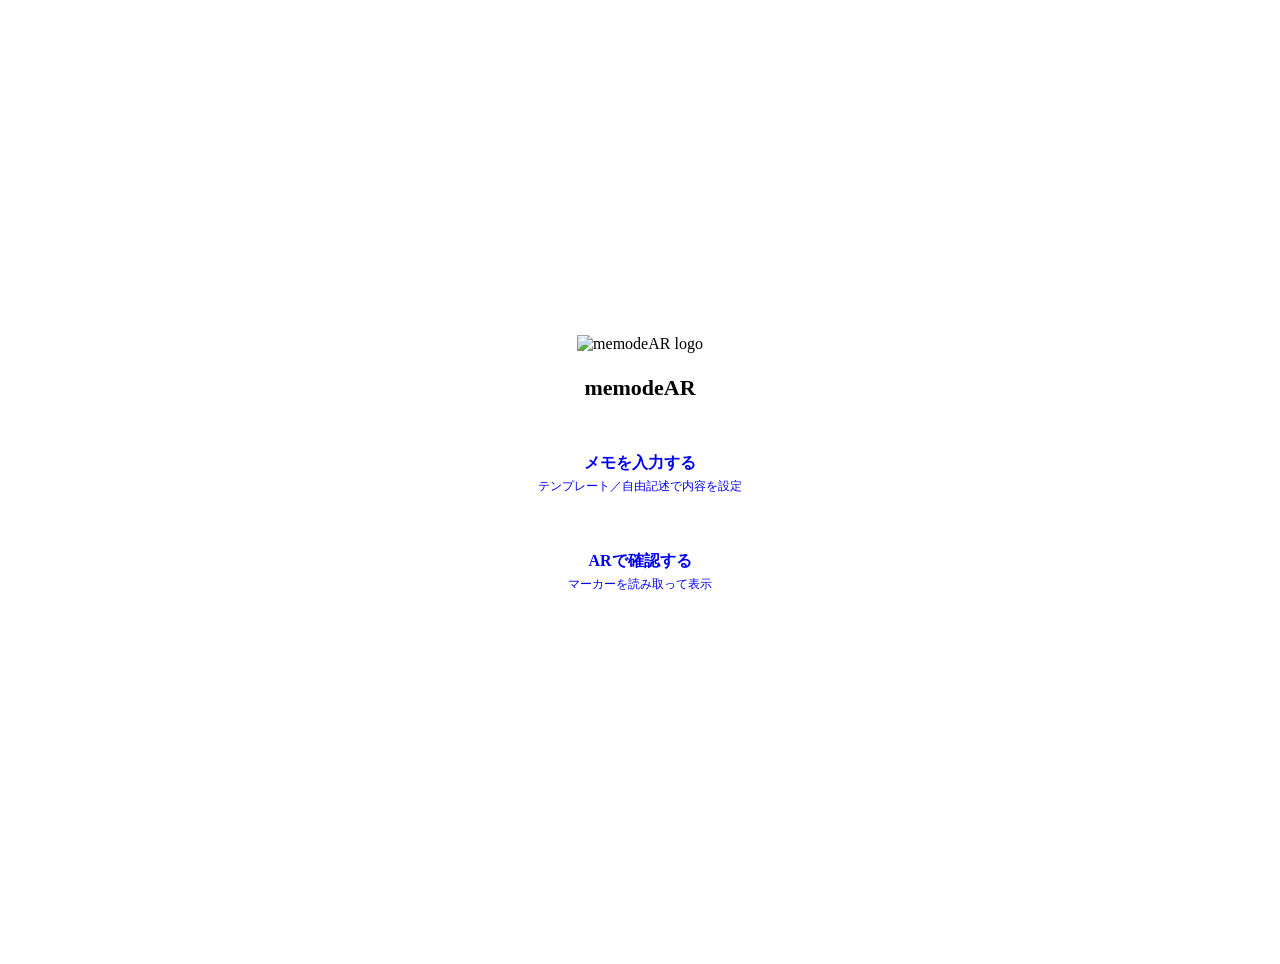
==== index.html @ bf6bad1e "Add files via upload" ====
<!DOCTYPE html>
<html lang="ja">
<head>
<meta charset="UTF-8">
<meta name="viewport" content="width=device-width, initial-scale=1.0">
<title>memodeAR</title>
<link rel="stylesheet" href="./assets/style.css">
<link rel="manifest" href="./manifest.json">
<link rel="apple-touch-icon" href="./assets/icons/memodeAR_aicon.png">
<meta name="apple-mobile-web-app-capable" content="yes">
<meta name="apple-mobile-web-app-title" content="memodeAR">
<style>
  body { display: flex; align-items: center; justify-content: center; min-height: 100vh; padding: 24px; }
  .wrap { width: 100%; max-width: 360px; text-align: center; }
  .logo { width: 96px; height: 96px; margin-bottom: 8px; }
  h1 { font-size: 22px; margin-bottom: 32px; }
  .frame-box { padding: 20px; margin-bottom: 16px; display: block; text-decoration: none; }
  .frame-box .label { font-size: 16px; font-weight: 600; color: var(--text); }
  .frame-box .desc { font-size: 12px; color: var(--text-sub); margin-top: 4px; }
</style>
</head>
<body>
<div class="wrap">
  <img class="logo" src="./assets/img/%E3%83%A1%E3%83%A2%20de%20AR%20_%20logo.png" alt="memodeAR logo">
  <h1>memodeAR</h1>
  <a class="frame-box" href="./input.html">
    <div class="label">メモを入力する</div>
    <div class="desc">テンプレート／自由記述で内容を設定</div>
  </a>
  <a class="frame-box" href="./display.html">
    <div class="label">ARで確認する</div>
    <div class="desc">マーカーを読み取って表示</div>
  </a>
</div>
</body>
</html>
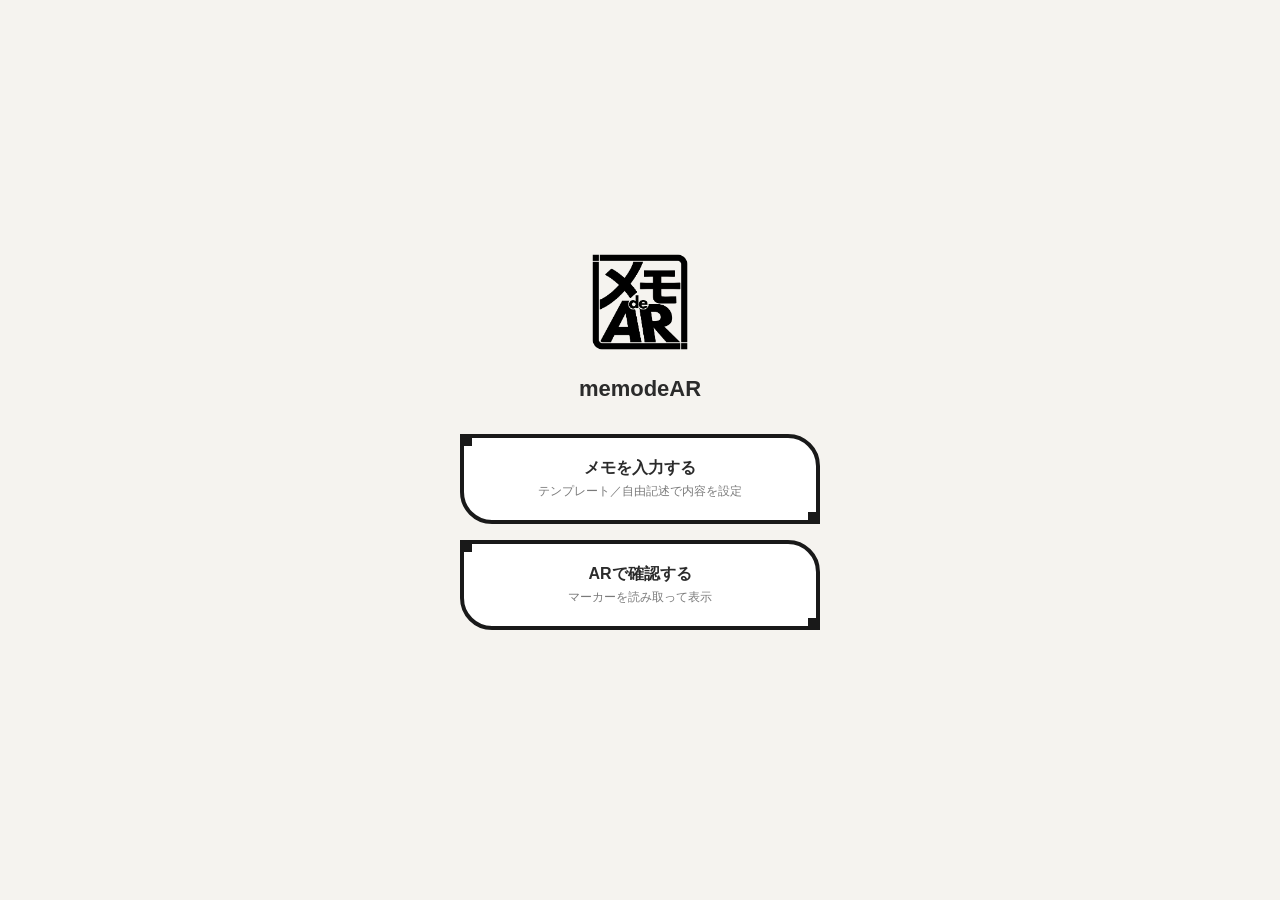
==== commit d6779b0c: "Add files via upload" ====
--- a/index.html
+++ b/index.html
@@ -21,7 +21,7 @@
 </head>
 <body>
 <div class="wrap">
-  <img class="logo" src="./assets/img/%E3%83%A1%E3%83%A2%20de%20AR%20_%20logo.png" alt="memodeAR logo">
+  <img class="logo" src="./assets/img/memodeAR_logo.png" alt="memodeAR logo">
   <h1>memodeAR</h1>
   <a class="frame-box" href="./input.html">
     <div class="label">メモを入力する</div>
--- a/assets/style.css
+++ b/assets/style.css
@@ -0,0 +1,66 @@
+/* ==========================================================
+   memodeAR 共通スタイル
+   ロゴと同じ「角丸正方形＋左上/右下の四角アクセント」フレーム
+   ========================================================== */
+
+:root {
+  --bg: #f5f3ef;
+  --panel-bg: #ffffff;
+  --text: #2b2b2b;
+  --text-sub: #7a7a7a;
+  --accent: #2b2b2b;
+  --accent-positive: #2f9e4f;
+  --accent-danger: #c94b4b;
+  --frame-color: #191919;
+  --frame-width: 4px;
+  --frame-radius: 32px;   /* 右上・左下の丸みの大きさ（ロゴに合わせてやや大きめ） */
+  --frame-notch: 12px;    /* 左上・右下の四角アクセントのサイズ */
+}
+
+* { box-sizing: border-box; }
+
+body {
+  font-family: -apple-system, BlinkMacSystemFont, "Hiragino Kaku Gothic ProN", "Yu Gothic", sans-serif;
+  background: var(--bg);
+  color: var(--text);
+  margin: 0;
+}
+
+/* ---- ロゴと同じ枠デザイン ----
+   左上・右下：直角＋小さな四角アクセント（▪️のような留め具）
+   右上・左下：大きな丸み（開いたカッコのような印象）
+------------------------------------------------ */
+.frame-box {
+  position: relative;
+  background: var(--panel-bg);
+  border: var(--frame-width) solid var(--frame-color);
+  border-radius: 0 var(--frame-radius) 0 var(--frame-radius);
+}
+
+.frame-box::before,
+.frame-box::after {
+  content: "";
+  position: absolute;
+  width: var(--frame-notch);
+  height: var(--frame-notch);
+  background: var(--frame-color);
+  pointer-events: none;
+}
+.frame-box::before {
+  top: calc(var(--frame-width) * -1);
+  left: calc(var(--frame-width) * -1);
+}
+.frame-box::after {
+  bottom: calc(var(--frame-width) * -1);
+  right: calc(var(--frame-width) * -1);
+}
+
+/* 電脳っぽい発展用（今は未使用・後で有効化する想定） */
+.frame-box.glow {
+  box-shadow: 0 0 12px rgba(60, 200, 255, 0.5);
+  border-color: #3cc8ff;
+}
+.frame-box.glow::before,
+.frame-box.glow::after {
+  background: #3cc8ff;
+}
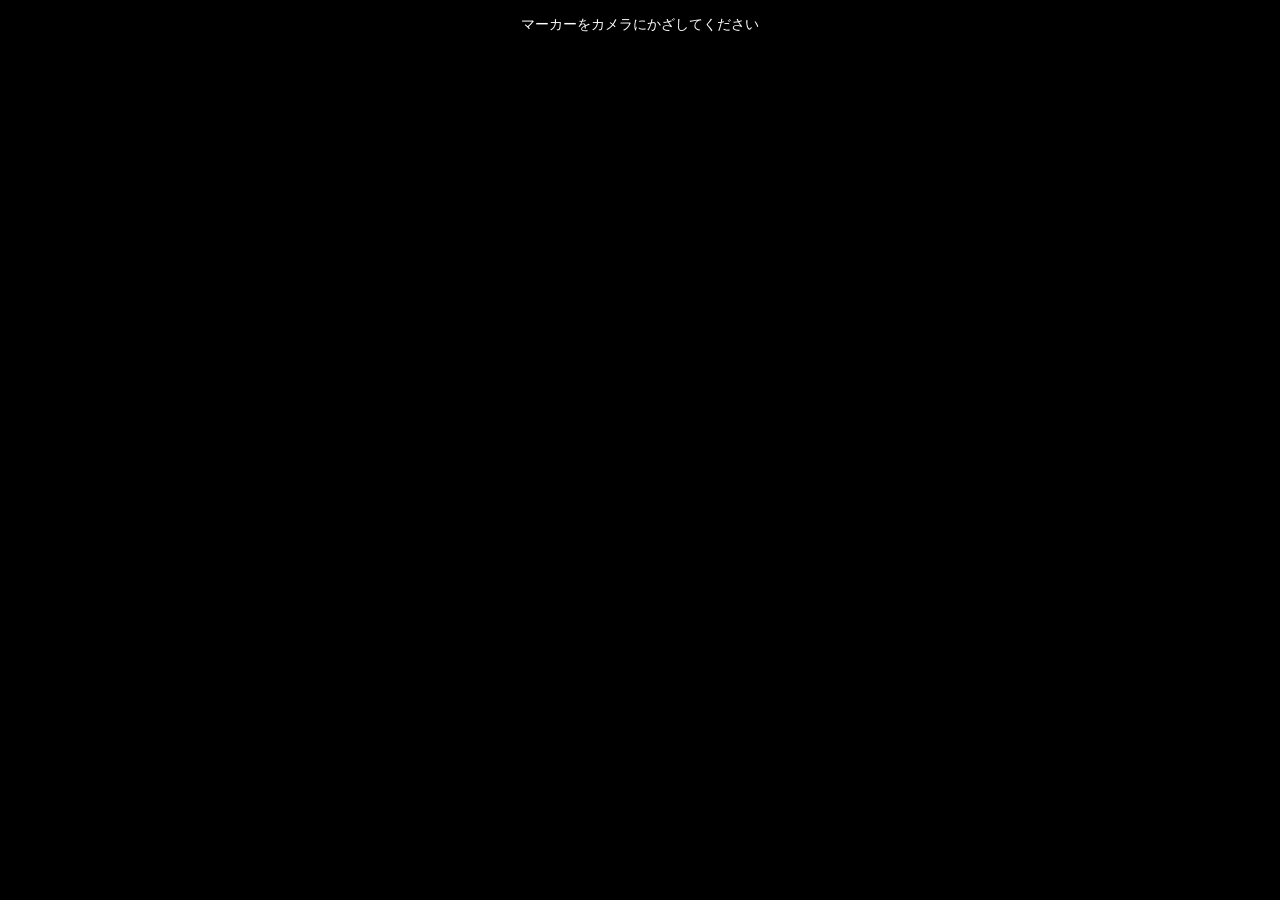
==== commit 14d9068e: "Add files via upload" ====
--- a/index.html
+++ b/index.html
@@ -2,35 +2,258 @@
 <html lang="ja">
 <head>
 <meta charset="UTF-8">
-<meta name="viewport" content="width=device-width, initial-scale=1.0">
+<meta name="viewport" content="width=device-width, initial-scale=1.0, user-scalable=no">
 <title>memodeAR</title>
 <link rel="stylesheet" href="./assets/style.css">
 <link rel="manifest" href="./manifest.json">
 <link rel="apple-touch-icon" href="./assets/icons/memodeAR_aicon.png">
 <meta name="apple-mobile-web-app-capable" content="yes">
 <meta name="apple-mobile-web-app-title" content="memodeAR">
+<script src="https://aframe.io/releases/1.5.0/aframe.min.js"></script>
+<script src="https://cdn.jsdelivr.net/npm/mind-ar@1.2.5/dist/mindar-image-aframe.prod.js"></script>
+<script src="./assets/frame.js" defer></script>
 <style>
-  body { display: flex; align-items: center; justify-content: center; min-height: 100vh; padding: 24px; }
-  .wrap { width: 100%; max-width: 360px; text-align: center; }
-  .logo { width: 96px; height: 96px; margin-bottom: 8px; }
-  h1 { font-size: 22px; margin-bottom: 32px; }
-  .frame-box { padding: 20px; margin-bottom: 16px; display: block; text-decoration: none; }
-  .frame-box .label { font-size: 16px; font-weight: 600; color: var(--text); }
-  .frame-box .desc { font-size: 12px; color: var(--text-sub); margin-top: 4px; }
+  html, body { margin: 0; height: 100%; overflow: hidden; background: #000; }
+  a-scene { width: 100%; height: 100%; }
+
+  #scanHint {
+    position: fixed; top: 16px; left: 0; right: 0;
+    text-align: center; color: #fff; font-size: 14px;
+    text-shadow: 0 1px 3px rgba(0,0,0,0.6);
+    z-index: 20; pointer-events: none;
+  }
+
+  /* マーカーを覆う形で出すメッセージボックス（画面中央固定のHUD） */
+  #noteOverlay {
+    position: fixed;
+    top: 50%; left: 50%;
+    transform: translate(-50%, -50%);
+    width: 78vw;
+    max-width: 340px;
+    display: none;
+    z-index: 15;
+  }
+  #noteOverlay .fb-content { padding: 20px; }
+  #noteOverlay .tpl-label { font-size: 12px; color: var(--text-sub); margin-bottom: 6px; }
+  #noteOverlay .note-line { font-size: 15px; line-height: 1.6; margin-bottom: 4px; white-space: pre-wrap; }
+  #callBtn {
+    margin-top: 14px;
+    width: 100%;
+    padding: 10px;
+    border: none;
+    border-radius: 8px;
+    background: var(--accent-positive);
+    color: #fff;
+    font-size: 14px;
+  }
+
+  #passcodeOverlay, #notFoundOverlay, #arErrorOverlay {
+    position: fixed; inset: 0;
+    background: rgba(20,20,20,0.94);
+    color: #fff;
+    display: none;
+    flex-direction: column;
+    align-items: center;
+    justify-content: center;
+    z-index: 30;
+    padding: 24px;
+    text-align: center;
+  }
+  #passcodeOverlay input {
+    margin-top: 16px;
+    font-size: 22px;
+    letter-spacing: 6px;
+    text-align: center;
+    padding: 10px 14px;
+    border-radius: 8px;
+    border: none;
+    width: 160px;
+  }
+  #passcodeOverlay button, #notFoundOverlay button, #arErrorOverlay button {
+    margin-top: 16px;
+    padding: 10px 24px;
+    border-radius: 20px;
+    border: none;
+    background: #fff;
+    font-size: 15px;
+  }
+  #passcodeError { color: #ff8080; font-size: 13px; margin-top: 8px; height: 16px; }
+  #arErrorOverlay .msg { font-size: 13px; color: #ffb3b3; margin-top: 10px; line-height: 1.6; }
+  .hidden { display: none !important; }
 </style>
 </head>
 <body>
-<div class="wrap">
-  <img class="logo" src="./assets/img/memodeAR_logo.png" alt="memodeAR logo">
-  <h1>memodeAR</h1>
-  <a class="frame-box" href="./input.html">
-    <div class="label">メモを入力する</div>
-    <div class="desc">テンプレート／自由記述で内容を設定</div>
-  </a>
-  <a class="frame-box" href="./display.html">
-    <div class="label">ARで確認する</div>
-    <div class="desc">マーカーを読み取って表示</div>
-  </a>
-</div>
+
+<div id="scanHint">マーカーをカメラにかざしてください</div>
+
+<div id="noteOverlay" class="frame-box">
+  <div class="fb-content">
+    <div class="tpl-label" id="noteTplLabel"></div>
+    <div id="noteBody"></div>
+    <button id="callBtn" class="hidden">電話をかける</button>
+  </div>
+</div>
+
+<div id="passcodeOverlay">
+  <div>パスコードを入力してください</div>
+  <input type="password" id="passcodeInput" inputmode="numeric" maxlength="8">
+  <div id="passcodeError"></div>
+  <button onclick="checkPasscode()">確認</button>
+</div>
+
+<div id="notFoundOverlay">
+  <div>メモがまだ設定されていません。<br>先に入力ページで「メモを作成」してください。</div>
+</div>
+
+<div id="arErrorOverlay">
+  <div>ARの起動に失敗しました。</div>
+  <div class="msg" id="arErrorMsg"></div>
+  <div class="msg">
+    多くの場合、marker.mind が実際のイラストから<br>
+    コンパイルしたデータに差し替えられていないことが原因です。
+  </div>
+  <button onclick="location.reload()">再読み込み</button>
+</div>
+
+<a-scene
+  mindar-image="imageTargetSrc: ./marker.mind; autoStart: true; uiScanning: no;"
+  color-space="sRGB"
+  renderer="colorManagement: true, physicallyCorrectLights"
+  vr-mode-ui="enabled: false"
+  device-orientation-permission-ui="enabled: true"
+>
+  <a-camera position="0 0 0" look-controls="enabled: false"></a-camera>
+  <a-entity id="markerTarget" mindar-image-target="targetIndex: 0"></a-entity>
+</a-scene>
+
+<script>
+const ACTIVE_KEY = "awayNoteActive";
+let noteData = null;
+let pendingAction = null; // "display" または "call"
+let arStarted = false;
+
+function loadActiveNote() {
+  try {
+    const raw = localStorage.getItem(ACTIVE_KEY);
+    return raw ? JSON.parse(raw) : null;
+  } catch (e) { return null; }
+}
+
+function buildNoteLines(data) {
+  const lines = [];
+  if (data.contentType === "template") {
+    Object.values(data.fields).forEach(v => { if (v) lines.push(v); });
+  } else {
+    lines.push(data.fields.freeText || "");
+  }
+  return lines;
+}
+
+function renderNote() {
+  document.getElementById("noteTplLabel").textContent = noteData.templateLabel;
+  const body = document.getElementById("noteBody");
+  body.innerHTML = "";
+  buildNoteLines(noteData).forEach(line => {
+    const div = document.createElement("div");
+    div.className = "note-line";
+    div.textContent = line;
+    body.appendChild(div);
+  });
+
+  const callBtn = document.getElementById("callBtn");
+  if (noteData.contactEnabled && noteData.contactPhone) {
+    callBtn.classList.remove("hidden");
+  } else {
+    callBtn.classList.add("hidden");
+  }
+
+  document.getElementById("noteOverlay").style.display = "block";
+}
+
+function showPasscodeOverlay(action) {
+  pendingAction = action;
+  document.getElementById("passcodeOverlay").style.display = "flex";
+  document.getElementById("passcodeInput").value = "";
+  document.getElementById("passcodeError").textContent = "";
+}
+
+function checkPasscode() {
+  const input = document.getElementById("passcodeInput").value;
+  if (input === noteData.passcodeValue) {
+    document.getElementById("passcodeOverlay").style.display = "none";
+    if (pendingAction === "display") {
+      renderNote();
+    } else if (pendingAction === "call") {
+      doCall();
+    }
+  } else {
+    document.getElementById("passcodeError").textContent = "パスコードが違います";
+  }
+}
+
+function doCall() {
+  if (noteData.contactPhone) {
+    window.location.href = "tel:" + noteData.contactPhone;
+  }
+}
+
+function onMarkerFound() {
+  document.getElementById("scanHint").style.display = "none";
+  if (!noteData) {
+    document.getElementById("notFoundOverlay").style.display = "flex";
+    return;
+  }
+  if (noteData.passcodeOnDisplay) {
+    showPasscodeOverlay("display");
+  } else {
+    renderNote();
+  }
+}
+
+function onMarkerLost() {
+  document.getElementById("scanHint").style.display = "block";
+  document.getElementById("noteOverlay").style.display = "none";
+}
+
+function showArError(detail) {
+  document.getElementById("arErrorMsg").textContent = detail || "";
+  document.getElementById("arErrorOverlay").style.display = "flex";
+}
+
+document.addEventListener("DOMContentLoaded", () => {
+  noteData = loadActiveNote();
+
+  const sceneEl = document.querySelector("a-scene");
+  const target = document.getElementById("markerTarget");
+
+  // カメラ許可は通ったのに画面が真っ暗になる不具合対策：
+  // MindAR/A-Frame側のエラーを検知して、黒画面のまま無反応になるのを防ぎ、
+  // 原因が分かるメッセージを画面上に出す
+  sceneEl.addEventListener("arError", (event) => {
+    showArError("(arError イベントを検知しました。marker.mind の内容を確認してください)");
+  });
+
+  sceneEl.addEventListener("renderstart", () => { arStarted = true; });
+
+  // 一定時間たってもレンダリングが開始されない場合も、黒画面のまま放置しない
+  setTimeout(() => {
+    if (!arStarted) {
+      showArError("(カメラ映像の描画が開始されませんでした)");
+    }
+  }, 8000);
+
+  target.addEventListener("targetFound", onMarkerFound);
+  target.addEventListener("targetLost", onMarkerLost);
+
+  document.getElementById("callBtn").addEventListener("click", () => {
+    if (!noteData) return;
+    if (noteData.passcodeOnCall) {
+      showPasscodeOverlay("call");
+    } else {
+      doCall();
+    }
+  });
+});
+</script>
 </body>
 </html>
--- a/assets/style.css
+++ b/assets/style.css
@@ -1,6 +1,8 @@
 /* ==========================================================
    memodeAR 共通スタイル
-   ロゴと同じ「角丸正方形＋左上/右下の四角アクセント」フレーム
+   ロゴと同じフレーム：
+   左上・右下 = 角にフラッシュした四角アクセント（線とは隙間あり）
+   右上・左下 = 大きな丸み（CSSの単角丸みテクニック）
    ========================================================== */
 
 :root {
@@ -8,13 +10,15 @@
   --panel-bg: #ffffff;
   --text: #2b2b2b;
   --text-sub: #7a7a7a;
-  --accent: #2b2b2b;
+  --accent: #191919;
   --accent-positive: #2f9e4f;
   --accent-danger: #c94b4b;
+
   --frame-color: #191919;
-  --frame-width: 4px;
-  --frame-radius: 32px;   /* 右上・左下の丸みの大きさ（ロゴに合わせてやや大きめ） */
-  --frame-notch: 12px;    /* 左上・右下の四角アクセントのサイズ */
+  --frame-width: 4px;   /* 線（辺）の太さ */
+  --frame-notch: 12px;  /* 左上・右下の四角アクセントの一辺 */
+  --frame-gap: 4px;     /* アクセントと線の間の隙間 */
+  --frame-radius: 30px; /* 右上・左下の丸みの半径 */
 }
 
 * { box-sizing: border-box; }
@@ -26,41 +30,93 @@
   margin: 0;
 }
 
-/* ---- ロゴと同じ枠デザイン ----
-   左上・右下：直角＋小さな四角アクセント（▪️のような留め具）
-   右上・左下：大きな丸み（開いたカッコのような印象）
------------------------------------------------- */
+/* ---- フレーム本体 ---- */
 .frame-box {
   position: relative;
   background: var(--panel-bg);
-  border: var(--frame-width) solid var(--frame-color);
-  border-radius: 0 var(--frame-radius) 0 var(--frame-radius);
+}
+.frame-box > .fb-content {
+  position: relative;
+  z-index: 1;
 }
 
-.frame-box::before,
-.frame-box::after {
-  content: "";
+.frame-box > [class^="fb-"] {
   position: absolute;
+  pointer-events: none;
+  z-index: 0;
+}
+
+/* 左上・右下：フラッシュした四角アクセント（線とは隙間があり接触しない） */
+.frame-box > .fb-corner-tl {
+  top: 0; left: 0;
   width: var(--frame-notch);
   height: var(--frame-notch);
   background: var(--frame-color);
-  pointer-events: none;
 }
-.frame-box::before {
-  top: calc(var(--frame-width) * -1);
-  left: calc(var(--frame-width) * -1);
+.frame-box > .fb-corner-br {
+  bottom: 0; right: 0;
+  width: var(--frame-notch);
+  height: var(--frame-notch);
+  background: var(--frame-color);
 }
-.frame-box::after {
-  bottom: calc(var(--frame-width) * -1);
-  right: calc(var(--frame-width) * -1);
+
+/* 右上・左下：CSSの単角丸みテクニックによる大きな弧 */
+.frame-box > .fb-corner-tr {
+  top: 0; right: 0;
+  width: var(--frame-radius);
+  height: var(--frame-radius);
+  border-top: var(--frame-width) solid var(--frame-color);
+  border-right: var(--frame-width) solid var(--frame-color);
+  border-top-right-radius: var(--frame-radius);
+}
+.frame-box > .fb-corner-bl {
+  bottom: 0; left: 0;
+  width: var(--frame-radius);
+  height: var(--frame-radius);
+  border-bottom: var(--frame-width) solid var(--frame-color);
+  border-left: var(--frame-width) solid var(--frame-color);
+  border-bottom-left-radius: var(--frame-radius);
+}
+
+/* 直線部分（アクセントや丸みの間をつなぐ） */
+.frame-box > .fb-edge-top {
+  top: 0;
+  height: var(--frame-width);
+  left: calc(var(--frame-notch) + var(--frame-gap));
+  right: var(--frame-radius);
+  background: var(--frame-color);
+}
+.frame-box > .fb-edge-bottom {
+  bottom: 0;
+  height: var(--frame-width);
+  right: calc(var(--frame-notch) + var(--frame-gap));
+  left: var(--frame-radius);
+  background: var(--frame-color);
+}
+.frame-box > .fb-edge-left {
+  left: 0;
+  width: var(--frame-width);
+  top: calc(var(--frame-notch) + var(--frame-gap));
+  bottom: var(--frame-radius);
+  background: var(--frame-color);
+}
+.frame-box > .fb-edge-right {
+  right: 0;
+  width: var(--frame-width);
+  bottom: calc(var(--frame-notch) + var(--frame-gap));
+  top: var(--frame-radius);
+  background: var(--frame-color);
 }
 
 /* 電脳っぽい発展用（今は未使用・後で有効化する想定） */
 .frame-box.glow {
-  box-shadow: 0 0 12px rgba(60, 200, 255, 0.5);
-  border-color: #3cc8ff;
+  --frame-color: #3cc8ff;
 }
-.frame-box.glow::before,
-.frame-box.glow::after {
-  background: #3cc8ff;
+.frame-box.glow > .fb-corner-tl,
+.frame-box.glow > .fb-corner-br,
+.frame-box.glow > .fb-edge-top,
+.frame-box.glow > .fb-edge-bottom,
+.frame-box.glow > .fb-edge-left,
+.frame-box.glow > .fb-edge-right {
+  box-shadow: 0 0 8px rgba(60, 200, 255, 0.7);
 }
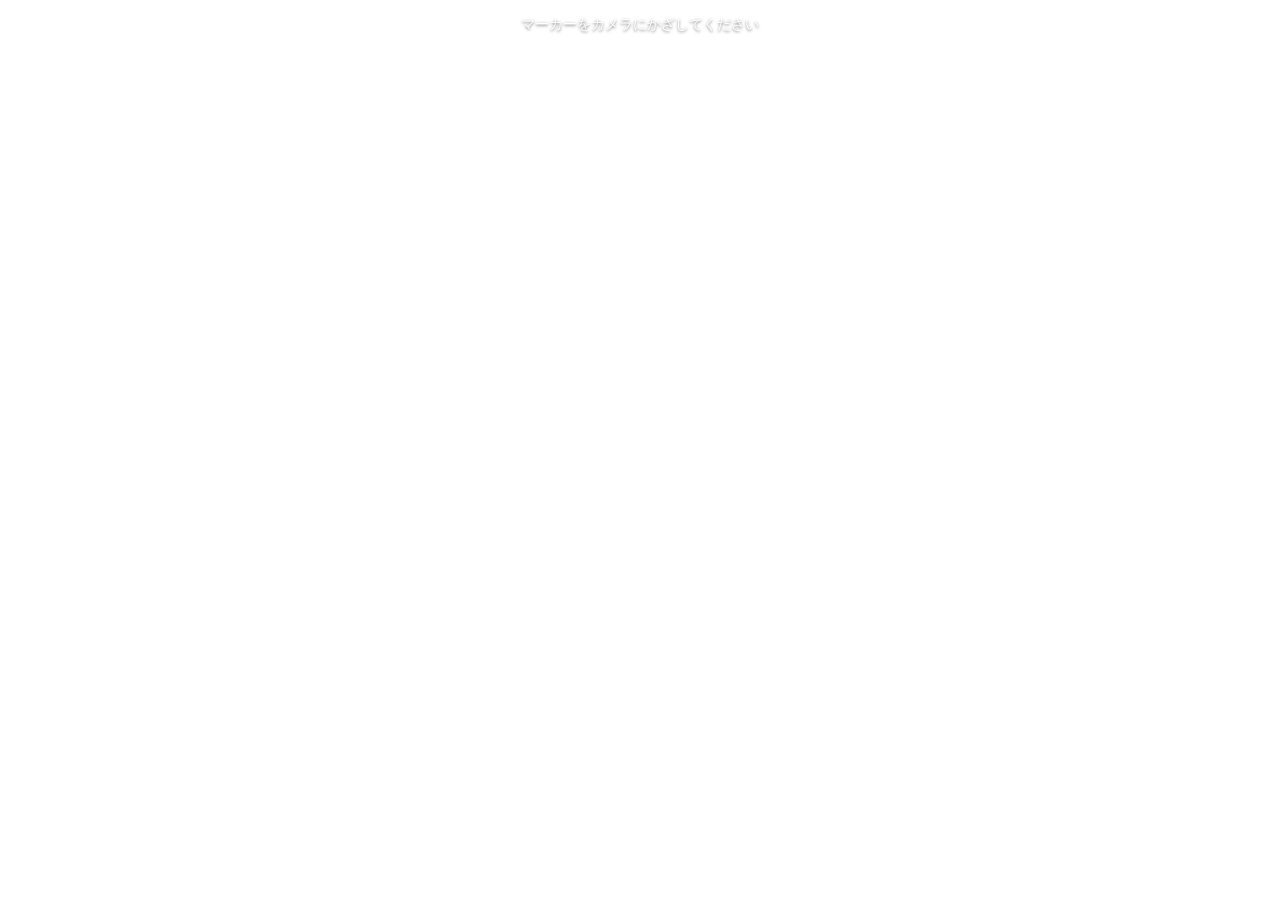
==== commit c6fe8319: "Add files via upload" ====
--- a/index.html
+++ b/index.html
@@ -13,7 +13,7 @@
 <script src="https://cdn.jsdelivr.net/npm/mind-ar@1.2.5/dist/mindar-image-aframe.prod.js"></script>
 <script src="./assets/frame.js" defer></script>
 <style>
-  html, body { margin: 0; height: 100%; overflow: hidden; background: #000; }
+  html, body { margin: 0; height: 100%; overflow: hidden; background: transparent; }
   a-scene { width: 100%; height: 100%; }
 
   #scanHint {
